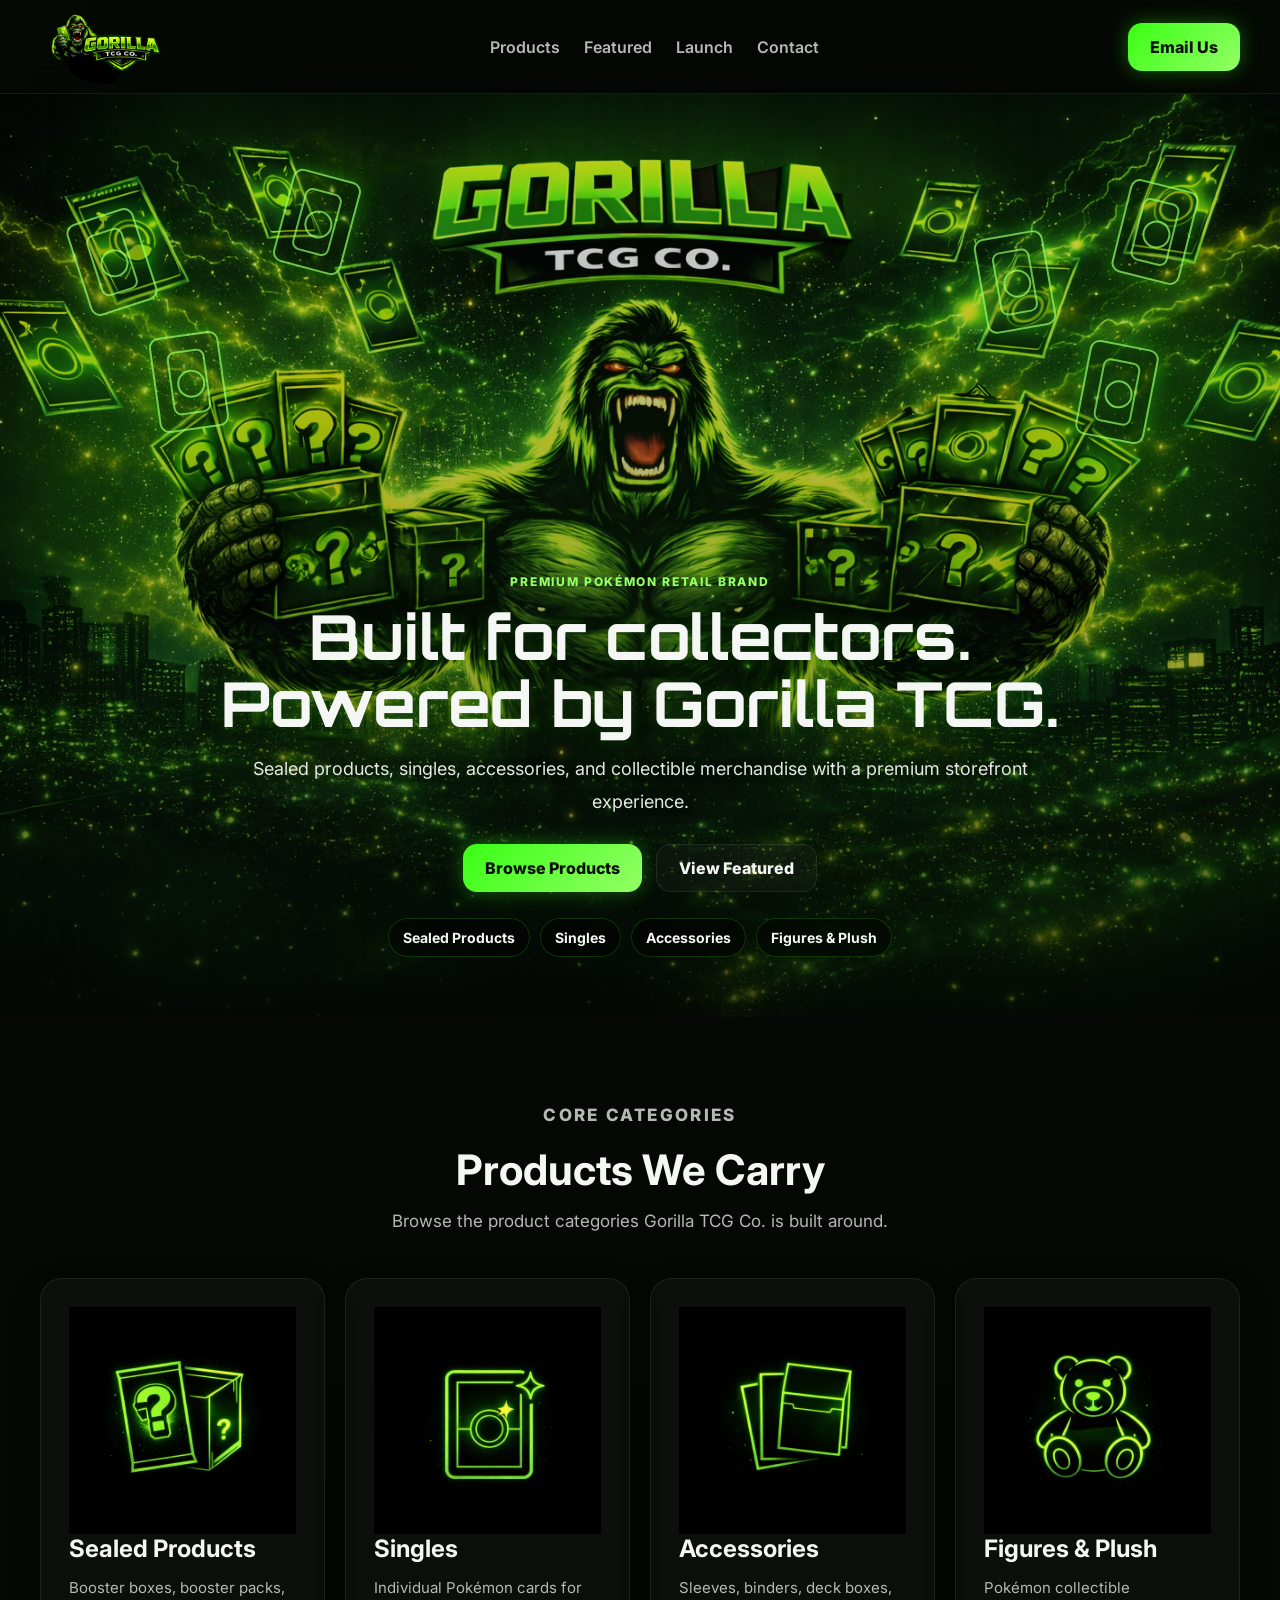
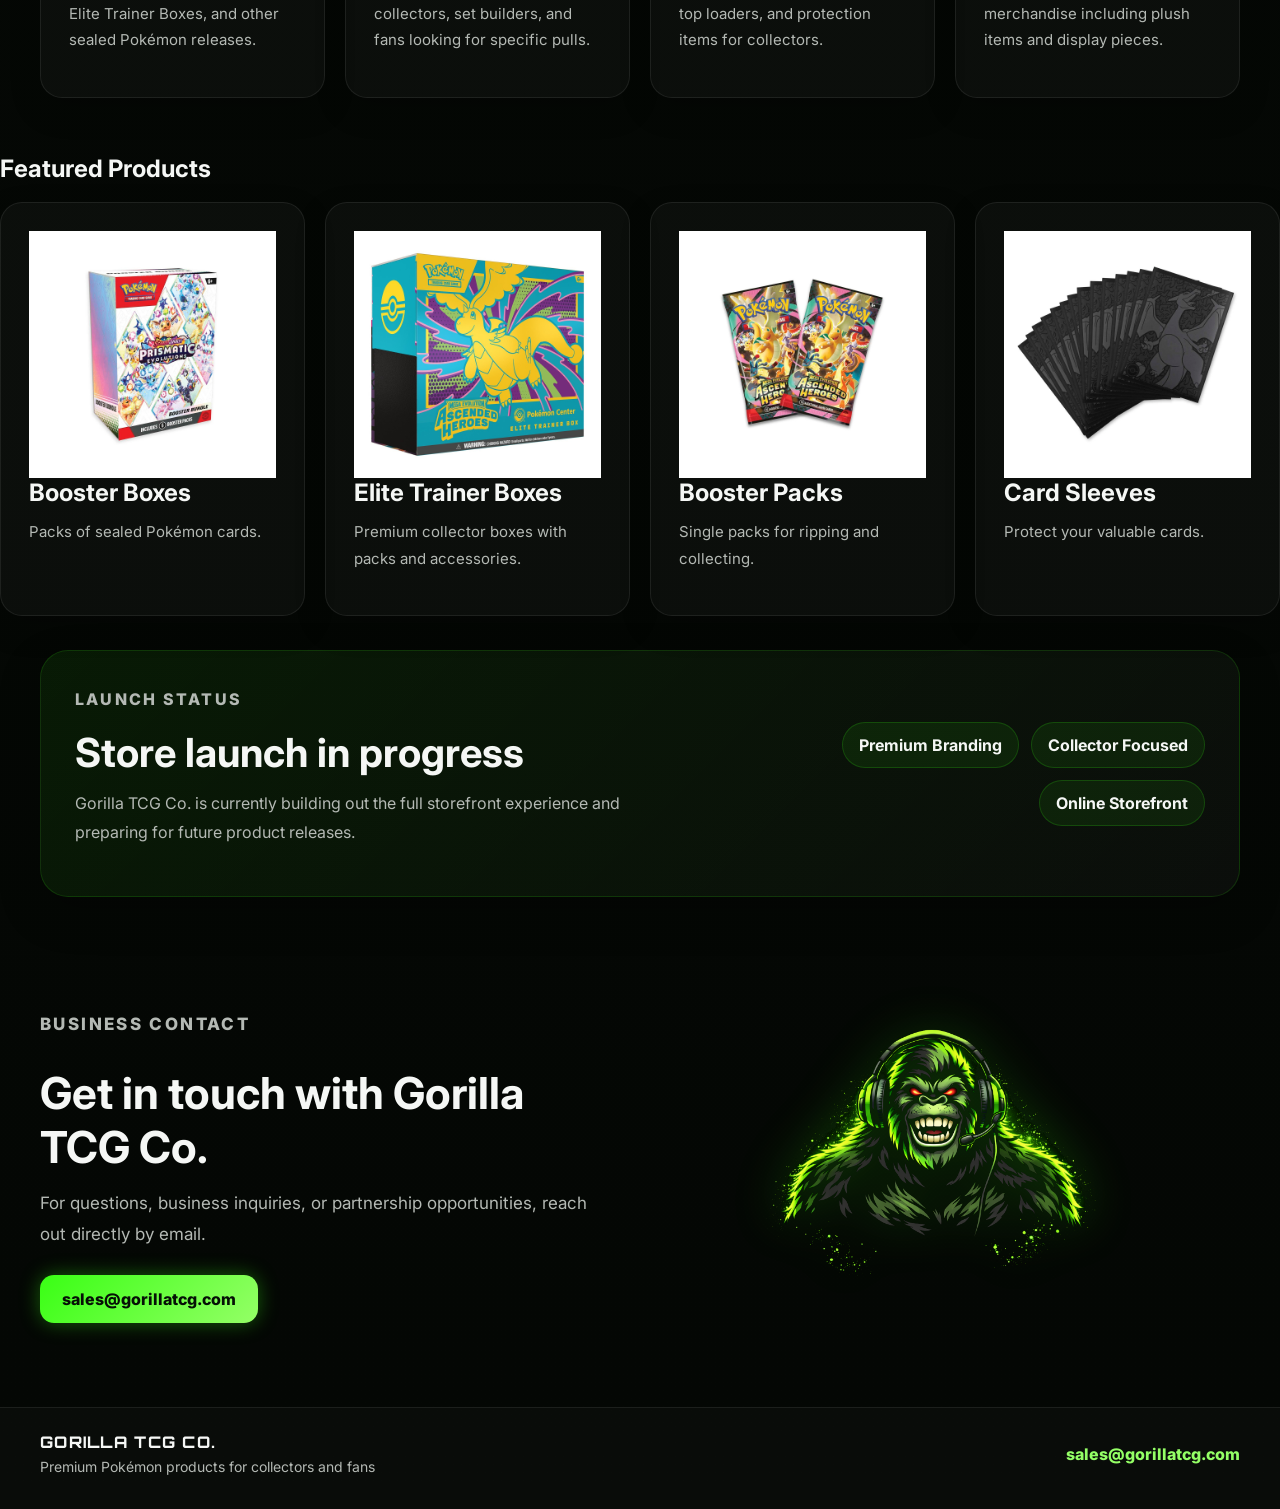
==== index.html @ 53b78a00 "Update index.html" ====
<!DOCTYPE html>
<html lang="en">
<head>
  <meta charset="UTF-8" />
  <meta name="viewport" content="width=device-width, initial-scale=1.0" />
  <title>Gorilla TCG Co.</title>
  <meta
    name="description"
    content="Premium Pokémon products for collectors and fans."
  />
  <link rel="preconnect" href="https://fonts.googleapis.com">
  <link rel="preconnect" href="https://fonts.gstatic.com" crossorigin>
  <link
    href="https://fonts.googleapis.com/css2?family=Inter:wght@300;400;500;600;700;800&family=Orbitron:wght@600;700;800&display=swap"
    rel="stylesheet"
  />
  <link rel="stylesheet" href="styles.css" />
</head>
<body>

  <header class="site-header">
    <div class="container nav-wrap">
      <a href="#top" class="brand">
        <img src="logo.png" alt="Gorilla TCG Co. logo" class="brand-logo" />
      </a>

      <nav class="nav-links">
        <a href="#products">Products</a>
        <a href="#featured">Featured</a>
        <a href="#launch">Launch</a>
        <a href="#contact">Contact</a>
      </nav>

      <a href="mailto:sales@gorillatcg.com" class="email-btn">Email Us</a>
    </div>
  </header>

  <main id="top">

    <section class="hero hero-v3">
      <div class="hero-overlay"></div>
      <div class="hero-radial hero-radial-left"></div>
      <div class="hero-radial hero-radial-right"></div>

      <!-- Floating cards -->
      <div class="floating-card card-1"></div>
      <div class="floating-card card-2"></div>
      <div class="floating-card card-3"></div>
      <div class="floating-card card-4"></div>
      <div class="floating-card card-5"></div>
      <div class="floating-card card-6"></div>

      <div class="container hero-content">
        <div class="hero-text-wrap">
          <p class="eyebrow">Premium Pokémon Retail Brand</p>
          <h1>Built for collectors. Powered by Gorilla TCG.</h1>
          <p class="hero-subtext">
            Sealed products, singles, accessories, and collectible merchandise
            with a premium storefront experience.
          </p>

          <div class="hero-buttons">
            <a href="#products" class="primary-btn">Browse Products</a>
            <a href="#featured" class="secondary-btn">View Featured</a>
          </div>

          <div class="hero-pill-row">
            <span>Sealed Products</span>
            <span>Singles</span>
            <span>Accessories</span>
            <span>Figures & Plush</span>
          </div>
        </div>
      </div>

      <img
        src="a_digital_digital_illustration_promotional_banner.png"
        alt="Gorilla TCG Co. hero banner"
        class="hero-banner-v3"
      />
    </section>

    <section class="products-section" id="products">
      <div class="container">
        <div class="section-heading">
          <p class="eyebrow">Core Categories</p>
          <h2>Products We Carry</h2>
          <p>Browse the product categories Gorilla TCG Co. is built around.</p>
        </div>

        <div class="product-grid">
          <article class="product-card">
            <img src="sealed_products_icon_fixed.png" alt="Sealed products icon" class="category-icon" />
            <h3>Sealed Products</h3>
            <p>
              Booster boxes, booster packs, Elite Trainer Boxes, and other sealed Pokémon releases.
            </p>
          </article>

          <article class="product-card">
            <img src="singles_icon_fixed.png" alt="Singles icon" class="category-icon" />
            <h3>Singles</h3>
            <p>
              Individual Pokémon cards for collectors, set builders, and fans looking for specific pulls.
            </p>
          </article>

          <article class="product-card">
            <img src="accessories_icon_fixed.png" alt="Accessories icon" class="category-icon" />
            <h3>Accessories</h3>
            <p>
              Sleeves, binders, deck boxes, top loaders, and protection items for collectors.
            </p>
          </article>

          <article class="product-card">
            <img src="plush_icon_fixed.png" alt="Figures and plush icon" class="category-icon" />
            <h3>Figures &amp; Plush</h3>
            <p>
              Pokémon collectible merchandise including plush items and display pieces.
            </p>
          </article>
        </div>
      </div>
    </section>

<section class="featured-products">

<h2>Featured Products</h2>

<div class="product-grid">

<div class="product-card">
<img src="booster-box.jpg">
<h3>Booster Boxes</h3>
<p>Packs of sealed Pokémon cards.</p>
</div>

<div class="product-card">
<img src="elite-trainer-box.jpg">
<h3>Elite Trainer Boxes</h3>
<p>Premium collector boxes with packs and accessories.</p>
</div>

<div class="product-card">
<img src="booster-pack.jpg">
<h3>Booster Packs</h3>
<p>Single packs for ripping and collecting.</p>
</div>

<div class="product-card">
<img src="sleeves.jpg">
<h3>Card Sleeves</h3>
<p>Protect your valuable cards.</p>
</div>

</div>
</section>

    <section class="launch-section" id="launch">
      <div class="container launch-card">
        <div class="launch-copy">
          <p class="eyebrow">Launch Status</p>
          <h2>Store launch in progress</h2>
          <p>
            Gorilla TCG Co. is currently building out the full storefront experience
            and preparing for future product releases.
          </p>
        </div>

        <div class="launch-tags">
          <span>Premium Branding</span>
          <span>Collector Focused</span>
          <span>Online Storefront</span>
        </div>
      </div>
    </section>

    <section class="contact-section" id="contact">
      <div class="container contact-grid">
        <div class="contact-copy">
          <p class="eyebrow">Business Contact</p>
          <h2>Get in touch with Gorilla TCG Co.</h2>
          <p>
            For questions, business inquiries, or partnership opportunities,
            reach out directly by email.
          </p>

          <a href="mailto:contact@gorillatcg.com" class="primary-btn">
            sales@gorillatcg.com
          </a>
        </div>

        <div class="contact-visual">
          <img src="gorilla_headset_transparent.png" alt="Gorilla TCG support mascot" class="contact-image" />
        </div>
      </div>
    </section>

  </main>

  <footer class="site-footer">
    <div class="container footer-wrap">
      <div>
        <div class="footer-brand">GORILLA TCG CO.</div>
        <div class="footer-sub">Premium Pokémon products for collectors and fans</div>
      </div>

      <a href="mailto:sales@gorillatcg.com" class="footer-link">sales@gorillatcg.com</a>
    </div>
  </footer>

</body>
</html>
---- styles.css ----
:root {
  --bg: #040704;
  --bg-soft: #0a0f0a;
  --panel: rgba(255, 255, 255, 0.03);
  --line: rgba(255, 255, 255, 0.08);
  --text: #f5f7f5;
  --muted: #b4b9b4;
  --green: #39ff14;
  --green-soft: #94ff66;
  --radius: 22px;
}

* {
  box-sizing: border-box;
}

html {
  scroll-behavior: smooth;
}

body {
  margin: 0;
  color: var(--text);
  font-family: "Inter", sans-serif;
  background:
    radial-gradient(circle at top left, rgba(57,255,20,0.08), transparent 20%),
    radial-gradient(circle at top right, rgba(57,255,20,0.08), transparent 20%),
    linear-gradient(180deg, #050805 0%, #040704 100%);
  overflow-x: hidden;
}

img {
  max-width: 100%;
  display: block;
}

a {
  color: inherit;
  text-decoration: none;
}

h1, h2, h3, p {
  margin-top: 0;
}

.container {
  width: min(1200px, calc(100% - 32px));
  margin: 0 auto;
}

.eyebrow {
  color: var(--green-soft);
  text-transform: uppercase;
  letter-spacing: 0.14em;
  font-size: 12px;
  font-weight: 800;
  margin-bottom: 14px;
}

.section-heading {
  text-align: center;
  max-width: 760px;
  margin: 0 auto 42px;
}

.section-heading h2 {
  font-size: clamp(30px, 4vw, 42px);
  margin-bottom: 12px;
}

.section-heading p {
  color: var(--muted);
  font-size: 17px;
  line-height: 1.7;
}

/* Header */
.site-header {
  position: sticky;
  top: 0;
  z-index: 60;
  backdrop-filter: blur(14px);
  background: rgba(4, 7, 4, 0.84);
  border-bottom: 1px solid var(--line);
}

.nav-wrap {
  min-height: 78px;
  display: flex;
  align-items: center;
  justify-content: space-between;
  gap: 24px;
}

.brand-logo {
  width: 140px;
  max-width: 100%;
}

.nav-links {
  display: flex;
  align-items: center;
  gap: 24px;
  flex-wrap: wrap;
}

.nav-links a {
  color: var(--muted);
  font-weight: 600;
  transition: 0.2s ease;
}

.nav-links a:hover {
  color: var(--green-soft);
}

.email-btn,
.primary-btn,
.secondary-btn {
  display: inline-flex;
  align-items: center;
  justify-content: center;
  min-height: 48px;
  padding: 0 22px;
  border-radius: 14px;
  font-weight: 800;
  transition: 0.25s ease;
}

.email-btn,
.primary-btn {
  background: linear-gradient(135deg, var(--green), var(--green-soft));
  color: #061006;
  box-shadow: 0 0 20px rgba(57,255,20,0.35);
}

.email-btn:hover,
.primary-btn:hover {
  transform: translateY(-2px) scale(1.02);
  box-shadow: 0 0 28px rgba(57,255,20,0.55);
}

.secondary-btn {
  border: 1px solid var(--line);
  background: rgba(255,255,255,0.03);
  color: var(--text);
}

.secondary-btn:hover {
  border-color: rgba(57,255,20,0.35);
  color: var(--green-soft);
}

/* Hero V3 */
.hero-v3 {
  position: relative;
  min-height: 900px;
  display: flex;
  align-items: center;
  justify-content: center;
  overflow: hidden;
  padding: 40px 0 60px;
}

.hero-banner-v3 {
  position: absolute;
  inset: 0;
  width: 100%;
  height: 100%;
  object-fit: cover;
  object-position: center top;
  z-index: 1;
}

.hero-overlay {
  position: absolute;
  inset: 0;
  background:
    linear-gradient(to bottom, rgba(4,7,4,0.15), rgba(4,7,4,0.35) 60%, rgba(4,7,4,0.75)),
    radial-gradient(circle at center, rgba(57,255,20,0.08), transparent 45%);
  z-index: 2;
}

.hero-radial {
  position: absolute;
  width: 420px;
  height: 420px;
  border-radius: 50%;
  background: radial-gradient(circle, rgba(57,255,20,0.18), transparent 70%);
  filter: blur(24px);
  z-index: 2;
  pointer-events: none;
}

.hero-radial-left {
  left: -80px;
  top: 120px;
}

.hero-radial-right {
  right: -80px;
  top: 100px;
}

.hero-content {
  position: relative;
  z-index: 4;
  text-align: center;
  padding-top: 440px;
}

.hero-text-wrap {
  max-width: 860px;
  margin: 0 auto;
}

.hero-text-wrap h1 {
  font-family: "Orbitron", sans-serif;
  font-size: clamp(34px, 5vw, 62px);
  line-height: 1.08;
  margin-bottom: 16px;
  text-shadow: 0 0 18px rgba(57,255,20,0.15);
}

.hero-subtext {
  color: #e4e7e4;
  font-size: 18px;
  line-height: 1.8;
  margin-bottom: 26px;
  text-shadow: 0 0 8px rgba(0,0,0,0.45);
}

.hero-buttons {
  display: flex;
  gap: 14px;
  justify-content: center;
  flex-wrap: wrap;
  margin-bottom: 26px;
}

.hero-pill-row {
  display: flex;
  gap: 10px;
  justify-content: center;
  flex-wrap: wrap;
}

.hero-pill-row span {
  padding: 10px 14px;
  border-radius: 999px;
  background: rgba(0,0,0,0.45);
  border: 1px solid rgba(57,255,20,0.18);
  color: var(--text);
  font-weight: 700;
  font-size: 14px;
  backdrop-filter: blur(6px);
}

/* Floating Cards */
.floating-card {
  position: absolute;
  width: 70px;
  height: 96px;
  border-radius: 10px;
  border: 2px solid rgba(146,255,102,0.9);
  background:
    radial-gradient(circle at 50% 50%, rgba(57,255,20,0.12), transparent 55%),
    rgba(0,0,0,0.22);
  box-shadow:
    0 0 20px rgba(57,255,20,0.35),
    inset 0 0 18px rgba(57,255,20,0.08);
  z-index: 3;
  opacity: 0.8;
  animation: floatCard 6s ease-in-out infinite;
}

.floating-card::before {
  content: "";
  position: absolute;
  inset: 14px;
  border: 2px solid rgba(146,255,102,0.85);
  border-radius: 8px;
}

.floating-card::after {
  content: "";
  position: absolute;
  width: 24px;
  height: 24px;
  border: 2px solid rgba(146,255,102,0.9);
  border-radius: 50%;
  top: 34px;
  left: 21px;
}

.card-1 { top: 120px; left: 6%; animation-delay: 0s; transform: rotate(-18deg); }
.card-2 { top: 80px; left: 22%; animation-delay: 1s; transform: rotate(15deg); }
.card-3 { top: 140px; right: 18%; animation-delay: 2s; transform: rotate(-10deg); }
.card-4 { top: 90px; right: 7%; animation-delay: 0.5s; transform: rotate(14deg); }
.card-5 { top: 240px; left: 12%; animation-delay: 1.5s; transform: rotate(-8deg); }
.card-6 { top: 250px; right: 10%; animation-delay: 2.5s; transform: rotate(11deg); }

@keyframes floatCard {
  0%   { transform: translateY(0px) rotate(var(--r, 0deg)); }
  50%  { transform: translateY(-14px) rotate(calc(var(--r, 0deg) + 2deg)); }
  100% { transform: translateY(0px) rotate(var(--r, 0deg)); }
}

.card-1 { --r: -18deg; }
.card-2 { --r: 15deg; }
.card-3 { --r: -10deg; }
.card-4 { --r: 14deg; }
.card-5 { --r: -8deg; }
.card-6 { --r: 11deg; }

/* Products */
.products-section {
  padding: 84px 0 56px;
}

.product-grid {
  display: grid;
  grid-template-columns: repeat(4, minmax(0, 1fr));
  gap: 20px;
}

.product-card {
  background: var(--panel);
  border: 1px solid var(--line);
  border-radius: var(--radius);
  padding: 28px;
  transition: 0.25s ease;
  box-shadow: 0 12px 30px rgba(0,0,0,0.22);
}

.product-card:hover {
  transform: translateY(-6px);
  border-color: rgba(57,255,20,0.28);
  box-shadow: 0 18px 40px rgba(0,0,0,0.32), 0 0 22px rgba(57,255,20,0.08);
}

.product-icon {
  width: 72px;
  height: 72px;
  object-fit: contain;
  margin-bottom: 18px;
  filter: drop-shadow(0 0 12px rgba(57,255,20,0.42));
}

.product-card h3 {
  font-size: 24px;
  margin-bottom: 12px;
}

.product-card p {
  color: var(--muted);
  line-height: 1.75;
  font-size: 15px;
}

/* Featured */
.featured-section {
  padding: 46px 0 56px;
}

.featured-grid {
  display: grid;
  grid-template-columns: repeat(4, minmax(0, 1fr));
  gap: 20px;
}

.featured-card {
  background: var(--panel);
  border: 1px solid var(--line);
  border-radius: var(--radius);
  padding: 22px;
  transition: 0.25s ease;
}

.featured-card:hover {
  transform: translateY(-6px);
  border-color: rgba(57,255,20,0.28);
  box-shadow: 0 18px 40px rgba(0,0,0,0.32);
}

.featured-image-box {
  min-height: 160px;
  border-radius: 18px;
  display: flex;
  align-items: center;
  justify-content: center;
  background:
    radial-gradient(circle at center, rgba(57,255,20,0.10), transparent 60%),
    #070a07;
  border: 1px solid rgba(57,255,20,0.10);
  color: var(--green-soft);
  font-family: "Orbitron", sans-serif;
  font-size: 18px;
  margin-bottom: 18px;
}

.featured-card h3 {
  font-size: 22px;
  margin-bottom: 10px;
}

.featured-card p {
  color: var(--muted);
  line-height: 1.7;
}

/* Launch */
.launch-section {
  padding: 34px 0 56px;
}

.launch-card {
  display: grid;
  grid-template-columns: 1.1fr 0.9fr;
  gap: 24px;
  align-items: center;
  background: linear-gradient(135deg, rgba(57,255,20,0.08), rgba(255,255,255,0.03));
  border: 1px solid rgba(57,255,20,0.14);
  border-radius: 28px;
  padding: 34px;
  box-shadow: 0 16px 40px rgba(0,0,0,0.25);
}

.launch-copy h2 {
  font-size: clamp(28px, 4vw, 40px);
  margin-bottom: 12px;
}

.launch-copy p {
  color: var(--muted);
  line-height: 1.8;
  font-size: 16px;
}

.launch-tags {
  display: flex;
  flex-wrap: wrap;
  gap: 12px;
  justify-content: flex-end;
}

.launch-tags span {
  padding: 12px 16px;
  border-radius: 999px;
  background: rgba(57,255,20,0.08);
  border: 1px solid rgba(57,255,20,0.18);
  font-weight: 700;
  color: var(--text);
}

/* Contact */
.contact-section {
  padding: 56px 0 84px;
}

.contact-grid {
  display: grid;
  grid-template-columns: 0.95fr 1.05fr;
  gap: 28px;
  align-items: center;
}

.contact-copy h2 {
  font-size: clamp(30px, 4vw, 44px);
  margin-bottom: 14px;
}

.contact-copy p {
  color: var(--muted);
  line-height: 1.8;
  font-size: 17px;
  margin-bottom: 26px;
}

.contact-visual {
  display: flex;
  justify-content: center;
}

.contact-image {
  max-width: 440px;
  width: 100%;
  filter: drop-shadow(0 0 24px rgba(57,255,20,0.22));
}

/* Footer */
.site-footer {
  border-top: 1px solid var(--line);
  background: rgba(255,255,255,0.02);
  padding: 24px 0 34px;
}

.footer-wrap {
  display: flex;
  justify-content: space-between;
  align-items: center;
  gap: 18px;
  flex-wrap: wrap;
}

.footer-brand {
  font-family: "Orbitron", sans-serif;
  font-weight: 800;
  letter-spacing: 0.08em;
}

.footer-sub {
  color: var(--muted);
  margin-top: 6px;
  font-size: 14px;
}

.footer-link {
  color: var(--green-soft);
  font-weight: 800;
}

/* Responsive */
@media (max-width: 1080px) {
  .product-grid,
  .featured-grid,
  .launch-card,
  .contact-grid {
    grid-template-columns: 1fr;
  }

  .launch-tags {
    justify-content: flex-start;
  }

  .hero-v3 {
    min-height: 780px;
  }

  .hero-content {
    padding-top: 360px;
  }
}

@media (max-width: 840px) {
  .nav-wrap {
    flex-direction: column;
    justify-content: center;
    padding: 14px 0;
  }

  .nav-links {
    justify-content: center;
  }

  .brand-logo {
    width: 120px;
  }

  .hero-text-wrap h1 {
    font-size: 40px;
  }

  .section-heading h2,
  .contact-copy h2,
  .launch-copy h2 {
    font-size: 30px;
  }

  .floating-card {
    width: 56px;
    height: 78px;
  }

  .floating-card::after {
    width: 18px;
    height: 18px;
    top: 28px;
    left: 17px;
  }
}

@media (max-width: 640px) {
  .container {
    width: calc(100% - 20px);
  }

  .product-card,
  .featured-card,
  .launch-card {
    padding-left: 20px;
    padding-right: 20px;
  }

  .hero-buttons {
    flex-direction: column;
    align-items: stretch;
  }

  .primary-btn,
  .secondary-btn,
  .email-btn {
    width: 100%;
  }

  .hero-v3 {
    min-height: 700px;
    padding-top: 20px;
  }

  .hero-content {
    padding-top: 310px;
  }

  .hero-pill-row {
    gap: 8px;
  }

  .hero-pill-row span {
    font-size: 12px;
  }

  .card-1, .card-2, .card-3, .card-4, .card-5, .card-6 {
    opacity: 0.55;
  }
  /* Category Icons Fix */
.category-icon {
  width: 90px;
  height: 90px;
  padding: 14px;
  background: radial-gradient(circle at center, #0a0a0a, #000);
  border-radius: 18px;
  border: 1px solid rgba(0,255,120,0.25);
  box-shadow: 0 0 18px rgba(0,255,120,0.4), inset 0 0 12px rgba(0,255,120,0.15);
  object-fit: contain;
}
  .product-card img {
  width: 100%;
  max-width: 180px;
  margin: 10px auto 20px;
  display: block;

  background: white;
  padding: 12px;
  border-radius: 12px;

  box-shadow: 0 0 12px rgba(0,255,120,0.35);
}
}
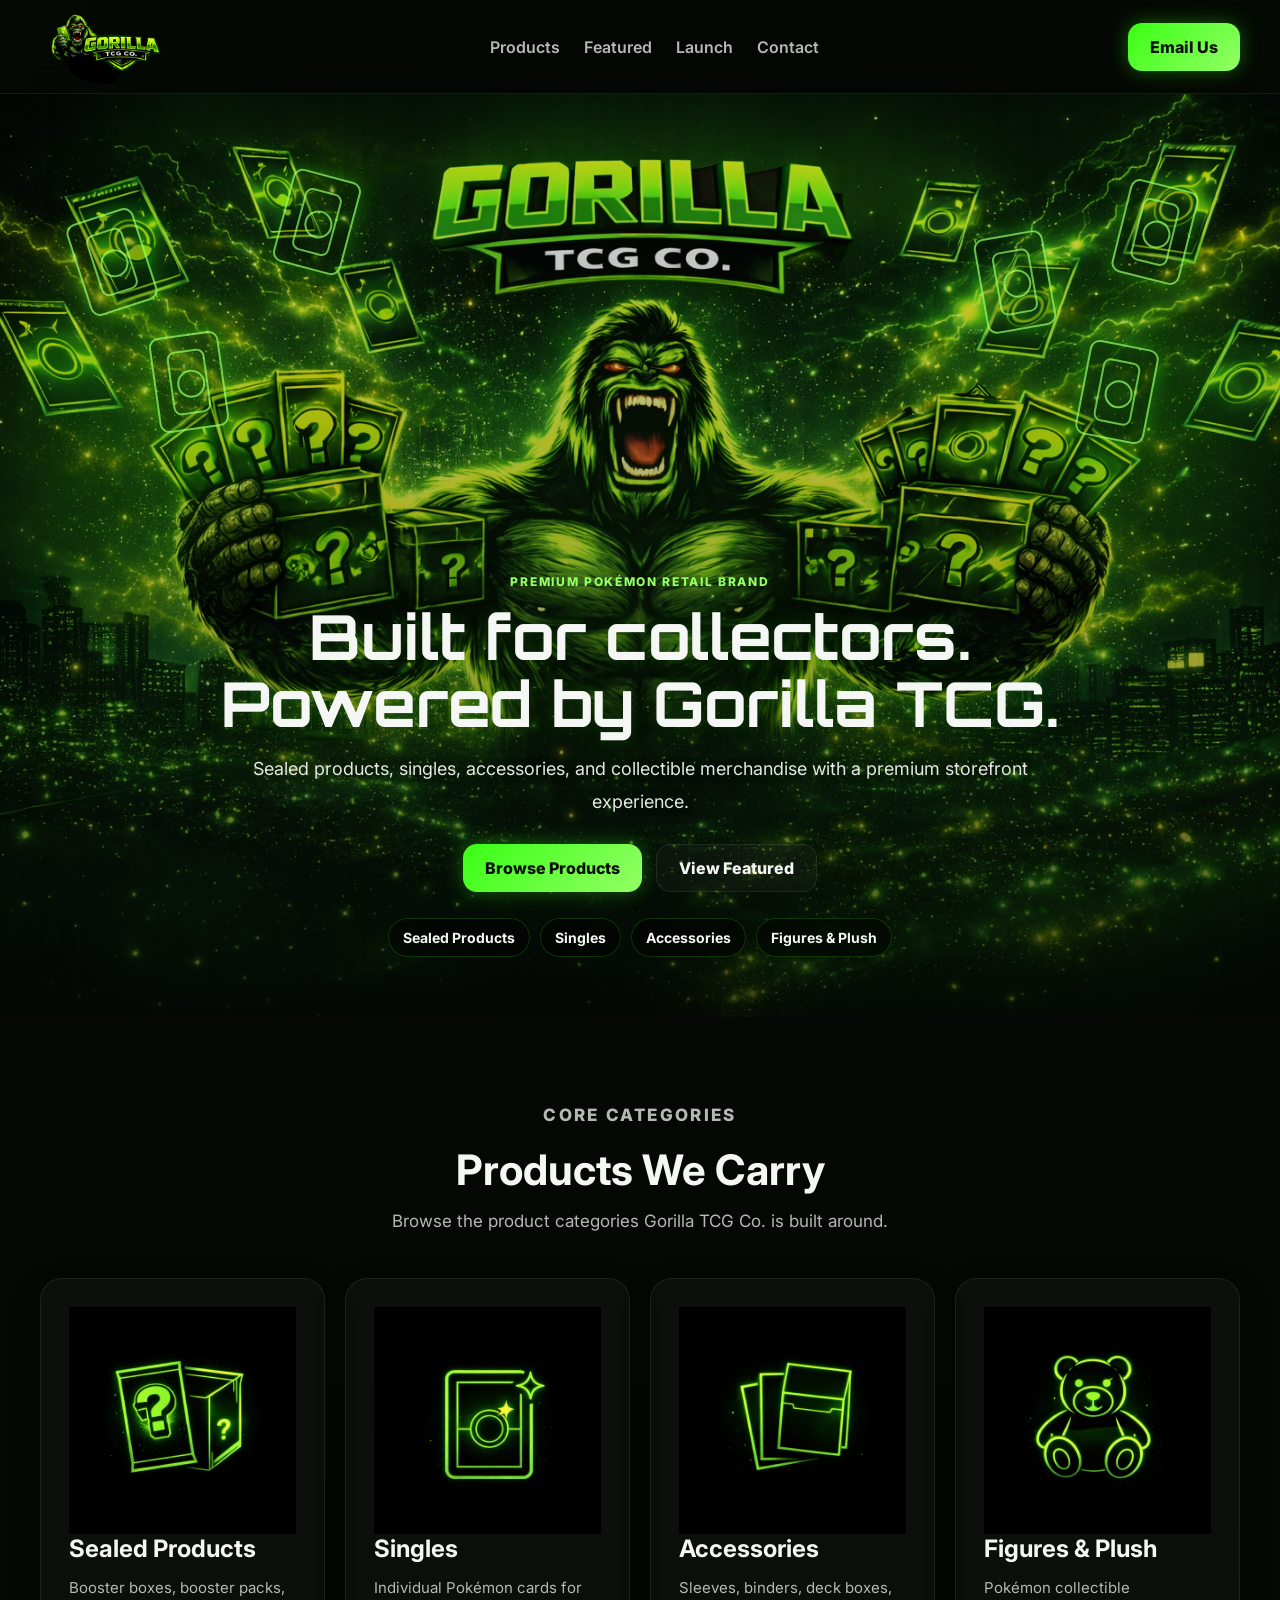
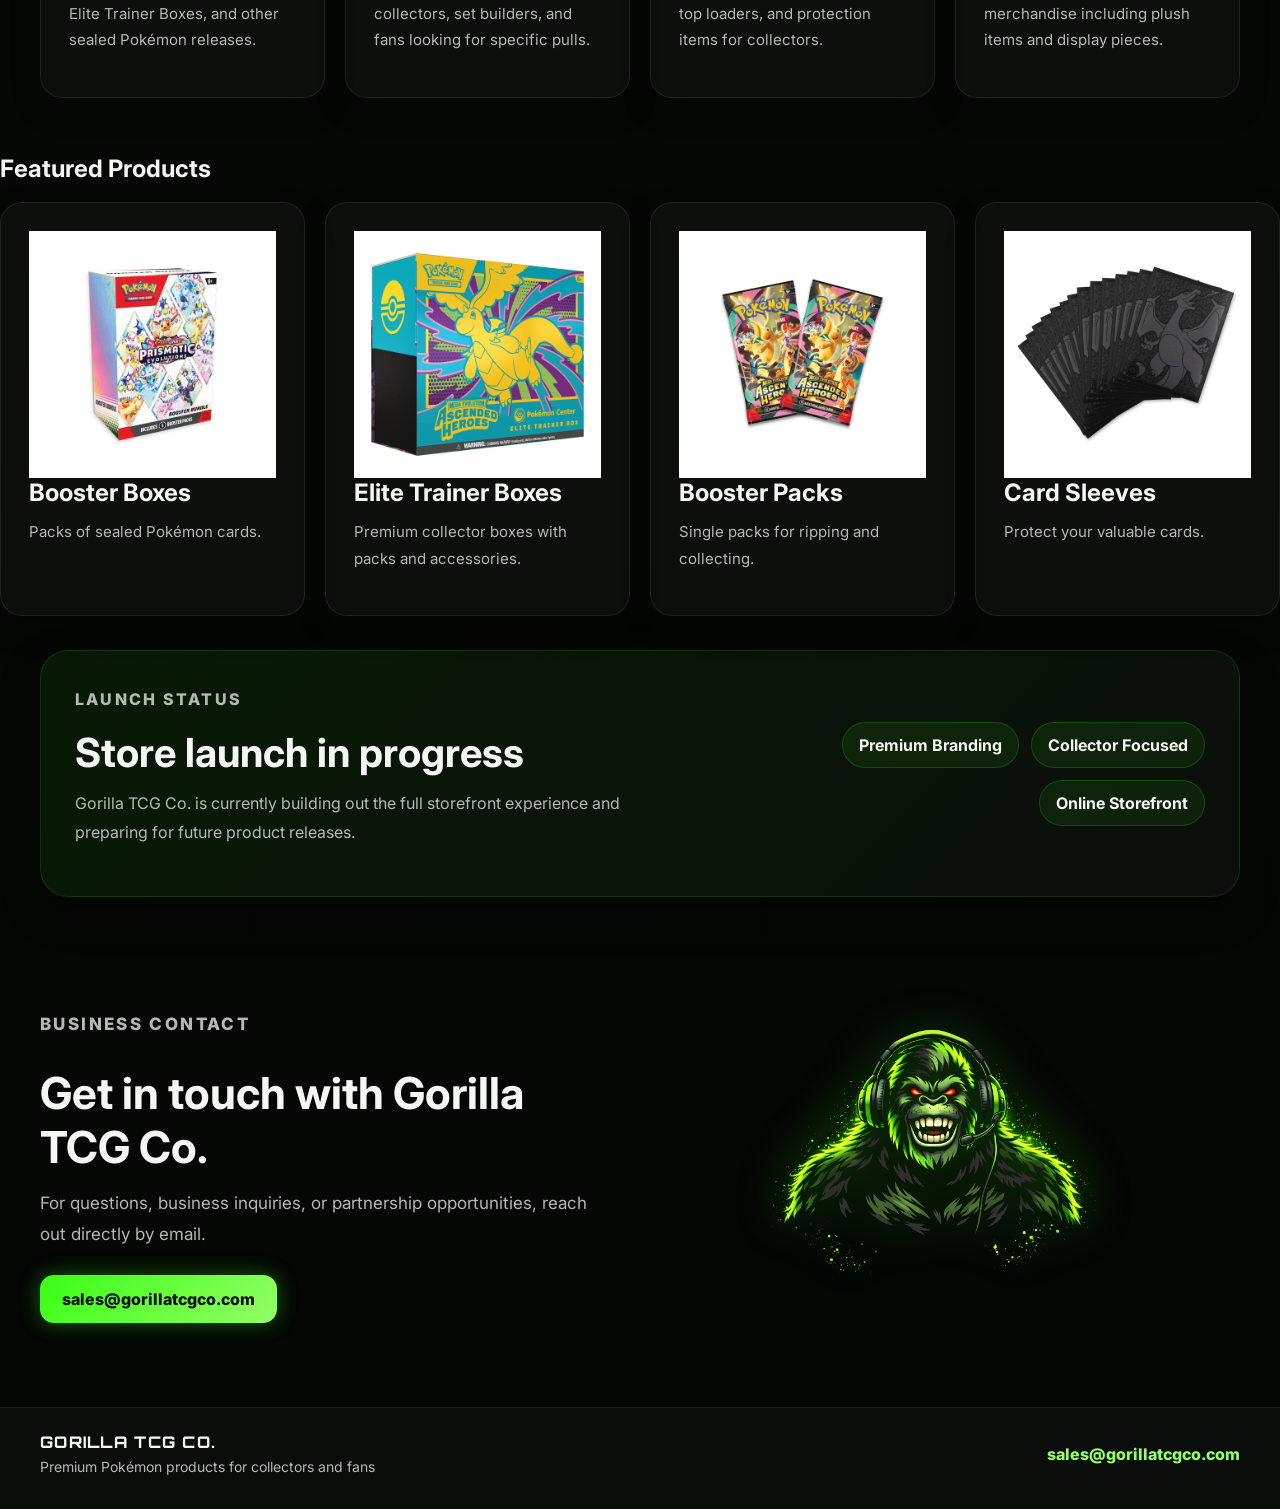
==== commit facd343e: "Update index.html" ====
--- a/index.html
+++ b/index.html
@@ -31,7 +31,7 @@
         <a href="#contact">Contact</a>
       </nav>
 
-      <a href="mailto:sales@gorillatcg.com" class="email-btn">Email Us</a>
+      <a href="mailto:sales@gorillatcgco.com" class="email-btn">Email Us</a>
     </div>
   </header>
 
@@ -186,8 +186,8 @@
             reach out directly by email.
           </p>
 
-          <a href="mailto:contact@gorillatcg.com" class="primary-btn">
-            sales@gorillatcg.com
+          <a href="mailto:contact@gorillatcgco.com" class="primary-btn">
+            sales@gorillatcgco.com
           </a>
         </div>
 
@@ -206,7 +206,7 @@
         <div class="footer-sub">Premium Pokémon products for collectors and fans</div>
       </div>
 
-      <a href="mailto:sales@gorillatcg.com" class="footer-link">sales@gorillatcg.com</a>
+      <a href="mailto:sales@gorillatcgco.com" class="footer-link">sales@gorillatcgco.com</a>
     </div>
   </footer>
 
--- a/styles.css
+++ b/styles.css
@@ -634,16 +634,4 @@
   box-shadow: 0 0 18px rgba(0,255,120,0.4), inset 0 0 12px rgba(0,255,120,0.15);
   object-fit: contain;
 }
-  .product-card img {
-  width: 100%;
-  max-width: 180px;
-  margin: 10px auto 20px;
-  display: block;
-
-  background: white;
-  padding: 12px;
-  border-radius: 12px;
-
-  box-shadow: 0 0 12px rgba(0,255,120,0.35);
-}
-}
+}
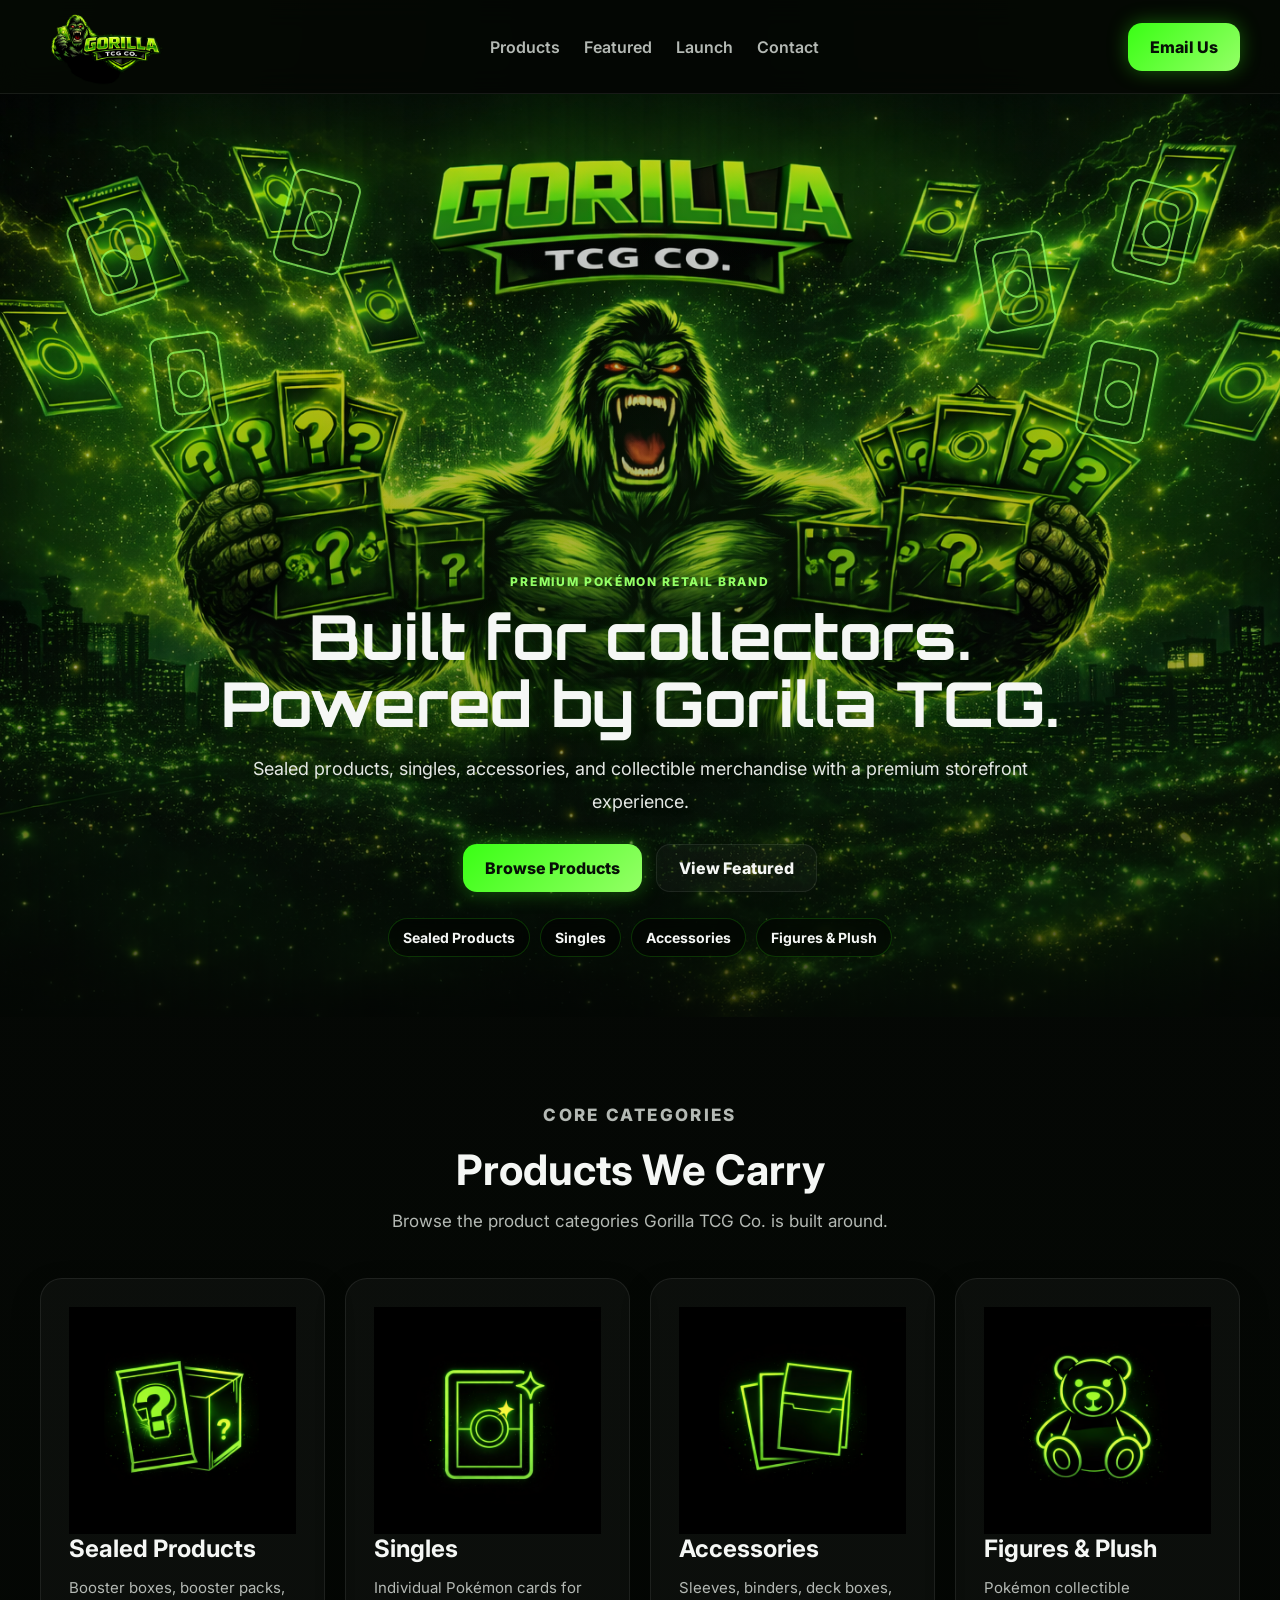
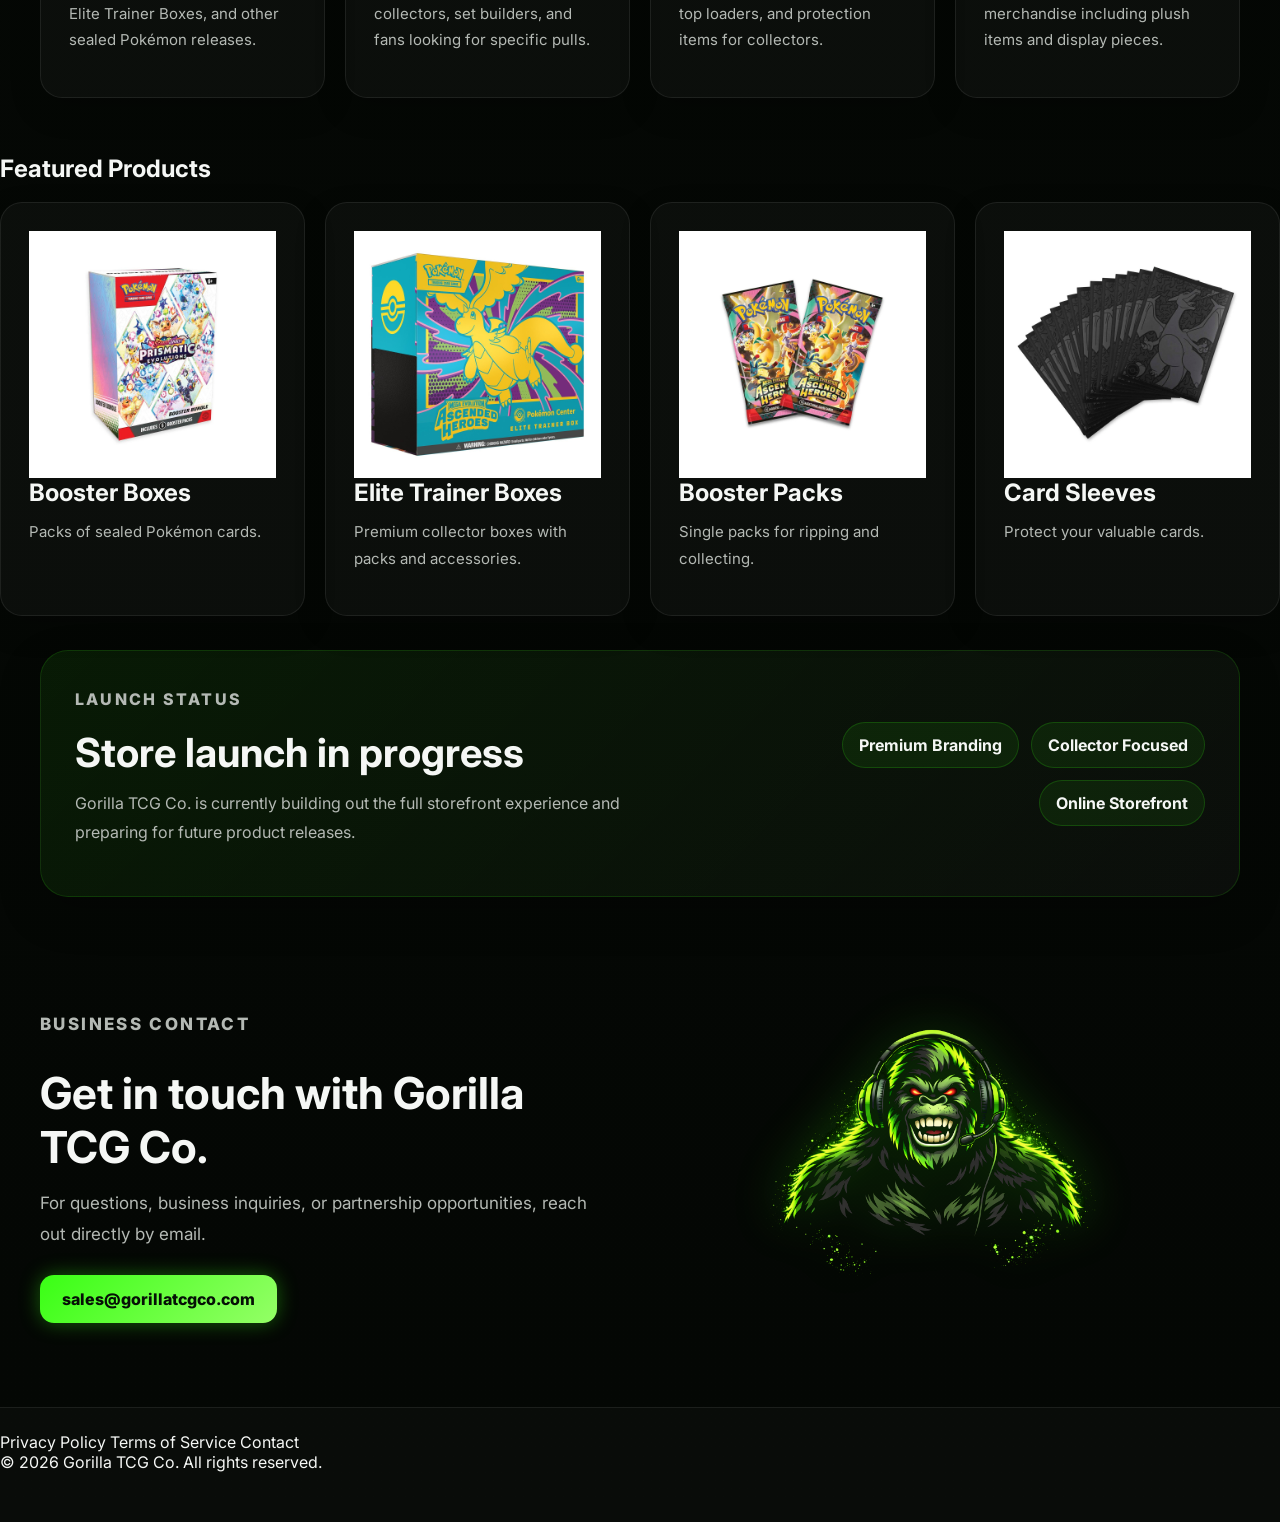
==== commit 5d823b93: "Update index.html" ====
--- a/index.html
+++ b/index.html
@@ -15,6 +15,7 @@
     rel="stylesheet"
   />
   <link rel="stylesheet" href="styles.css" />
+  <link rel="icon" type="image/png" href="favicon.png">
 </head>
 <body>
 
@@ -199,16 +200,21 @@
 
   </main>
 
-  <footer class="site-footer">
-    <div class="container footer-wrap">
-      <div>
-        <div class="footer-brand">GORILLA TCG CO.</div>
-        <div class="footer-sub">Premium Pokémon products for collectors and fans</div>
-      </div>
-
-      <a href="mailto:sales@gorillatcgco.com" class="footer-link">sales@gorillatcgco.com</a>
-    </div>
-  </footer>
+<footer class="site-footer">
+
+<div class="footer-links">
+
+<a href="privacy.html">Privacy Policy</a>
+
+<a href="terms.html">Terms of Service</a>
+
+<a href="contact.html">Contact</a>
+
+</div>
+
+<p>© 2026 Gorilla TCG Co. All rights reserved.</p>
+
+</footer>
 
 </body>
 </html>
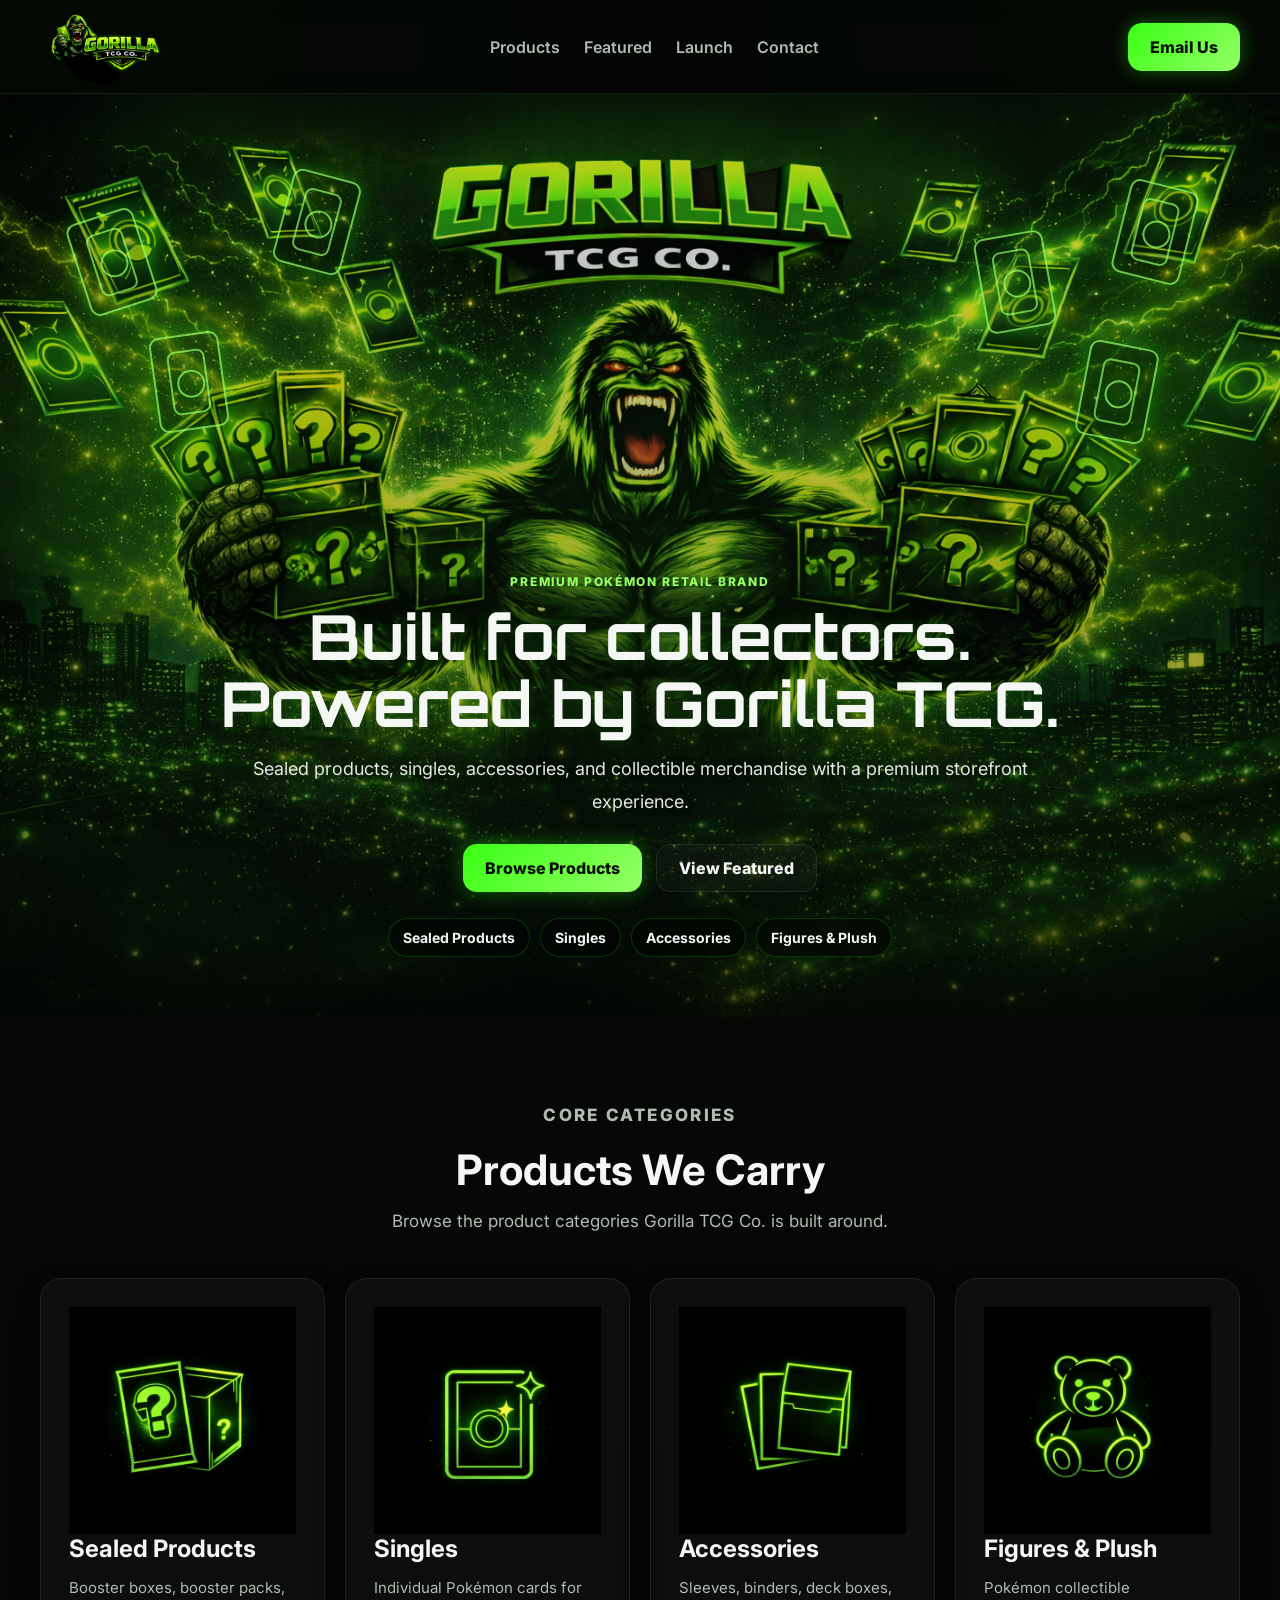
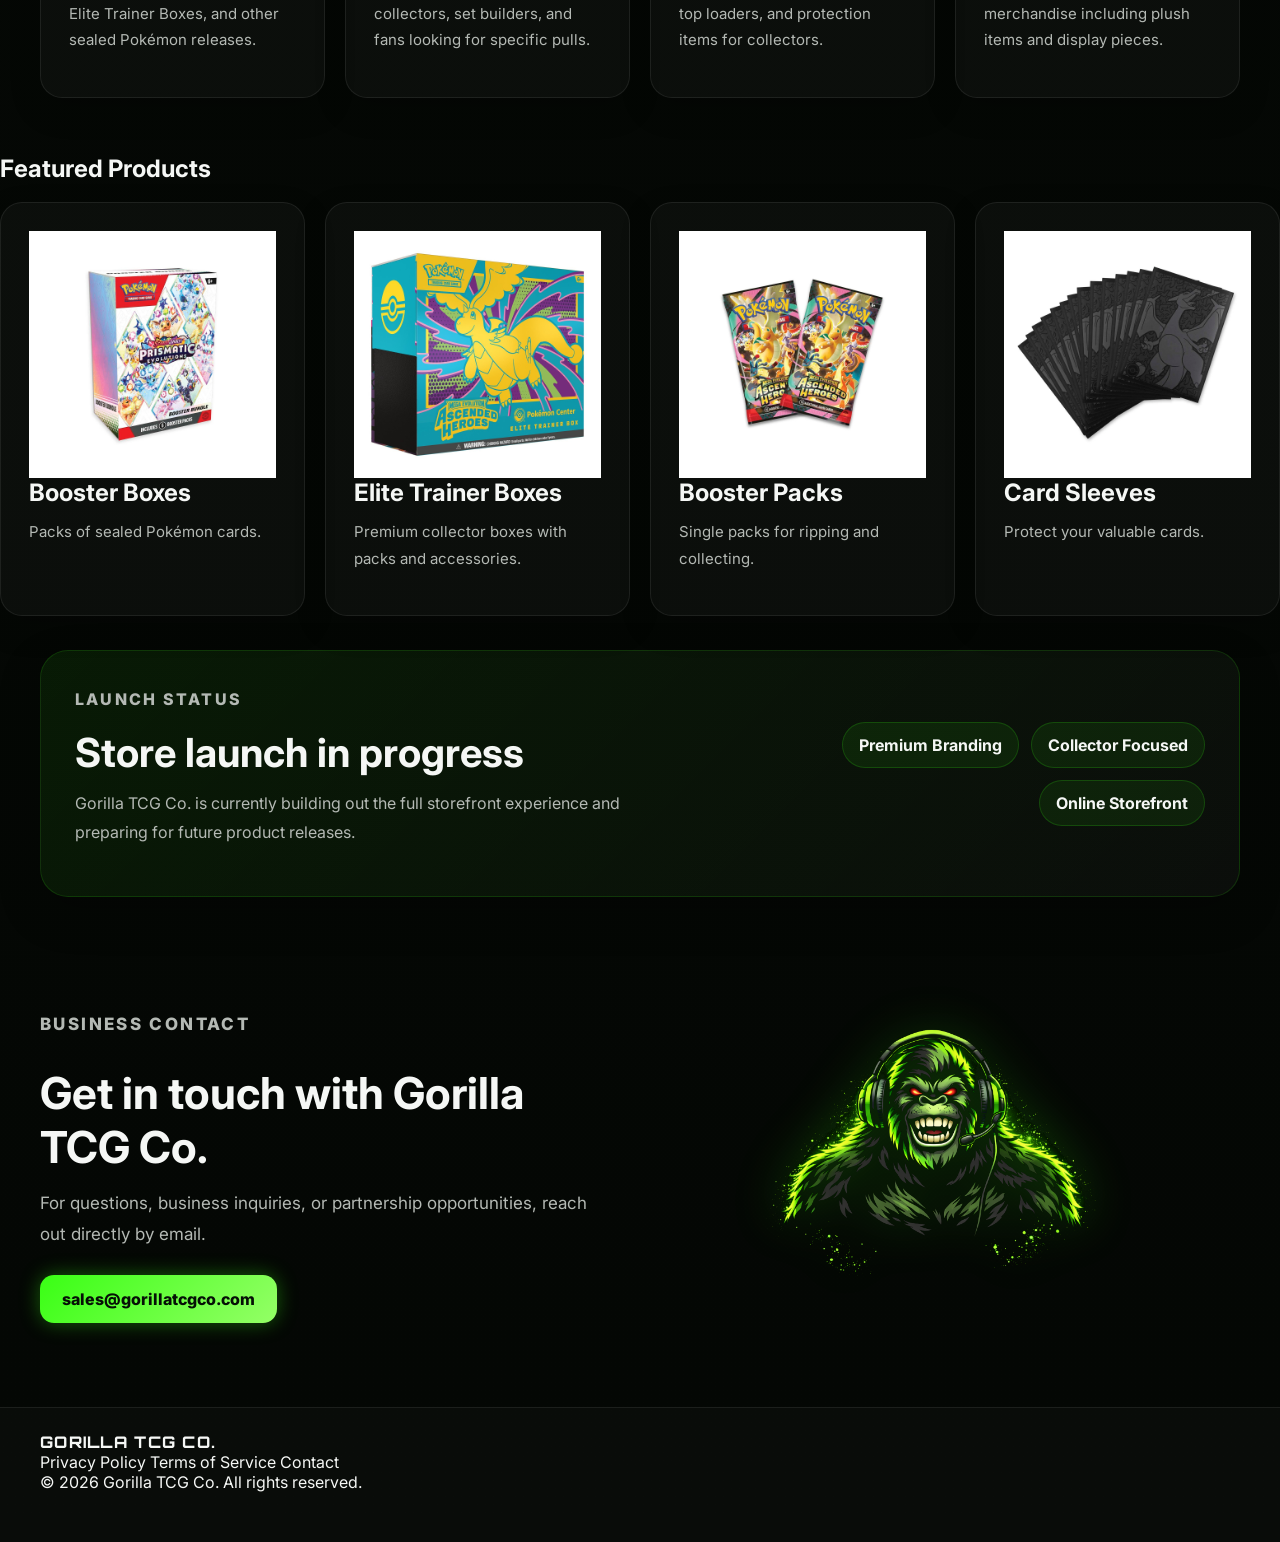
==== commit d6787ad2: "Update index.html" ====
--- a/index.html
+++ b/index.html
@@ -125,7 +125,7 @@
       </div>
     </section>
 
-<section class="featured-products">
+<section class="featured-products" id="featured">
 
 <h2>Featured Products</h2>
 
@@ -200,8 +200,10 @@
 
   </main>
 
-<footer class="site-footer">
-
+  <footer class="site-footer">
+    <div class="container footer-wrap">
+      <div>
+        <div class="footer-brand">GORILLA TCG CO.</div>
 <div class="footer-links">
 
 <a href="privacy.html">Privacy Policy</a>
@@ -213,8 +215,10 @@
 </div>
 
 <p>© 2026 Gorilla TCG Co. All rights reserved.</p>
-
-</footer>
+      </div>
+
+
+  </footer>
 
 </body>
 </html>
--- a/styles.css
+++ b/styles.css
@@ -634,4 +634,16 @@
   box-shadow: 0 0 18px rgba(0,255,120,0.4), inset 0 0 12px rgba(0,255,120,0.15);
   object-fit: contain;
 }
-}
+  .site-footer {
+  margin-top: 80px;
+  padding: 30px;
+  text-align: center;
+  background: #050505;
+  border-top: 1px solid rgba(0,255,120,0.2);
+}
+
+.site-footer p {
+  color: #aaa;
+  font-size: 14px;
+}
+}
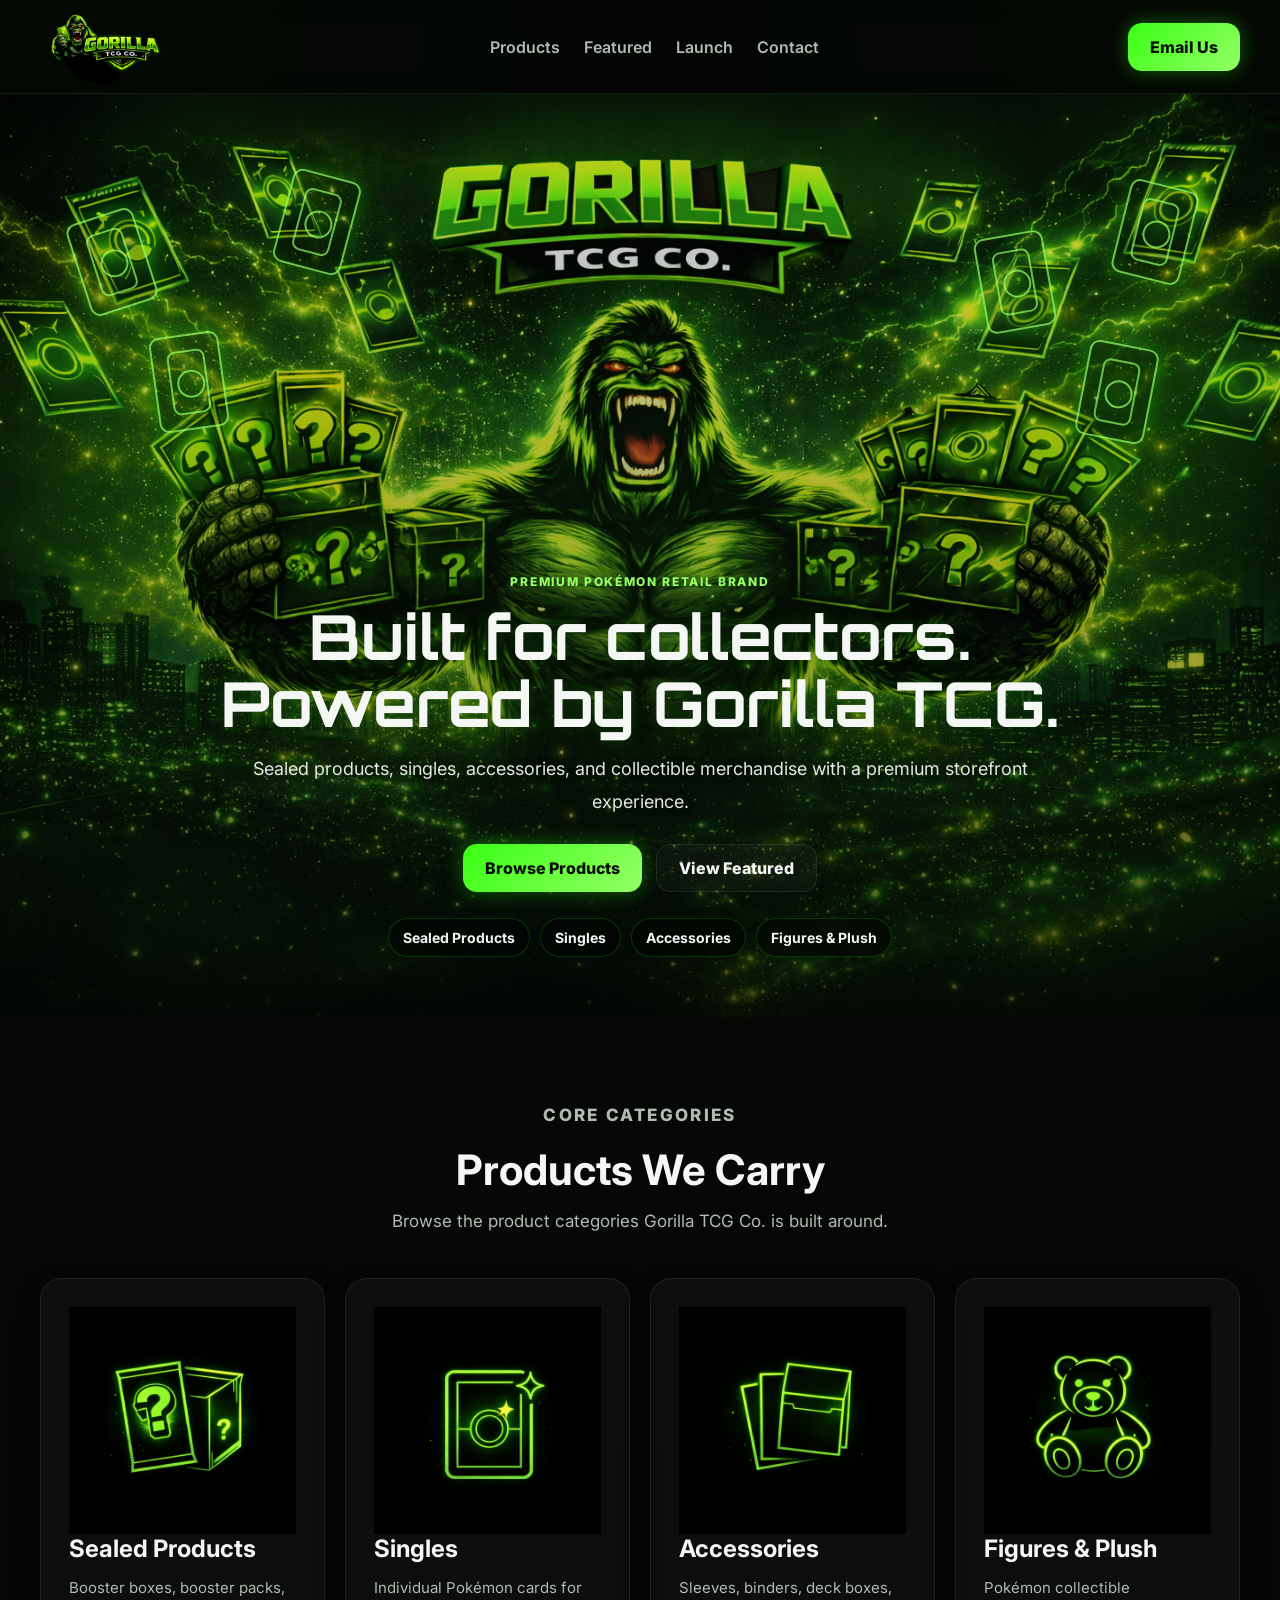
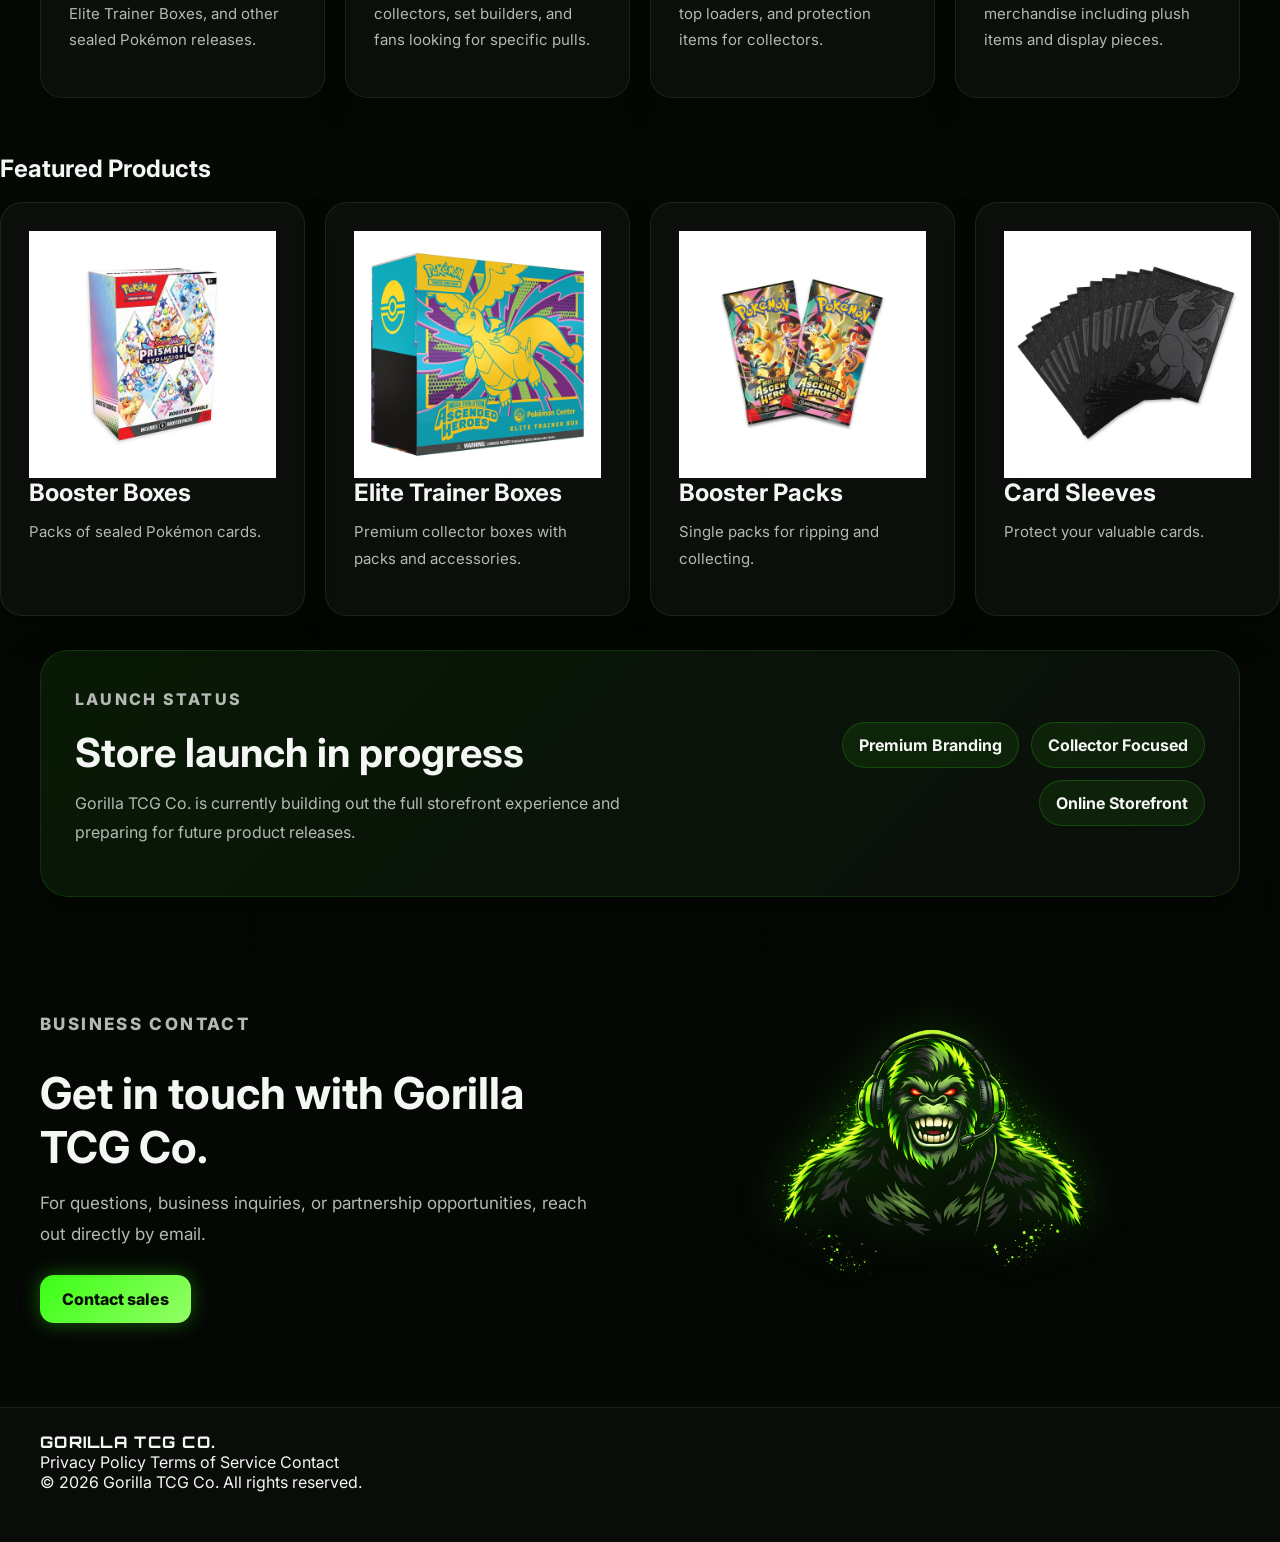
==== commit 510a96ea: "Update index.html" ====
--- a/index.html
+++ b/index.html
@@ -188,7 +188,7 @@
           </p>
 
           <a href="mailto:contact@gorillatcgco.com" class="primary-btn">
-            sales@gorillatcgco.com
+            Contact sales
           </a>
         </div>
 
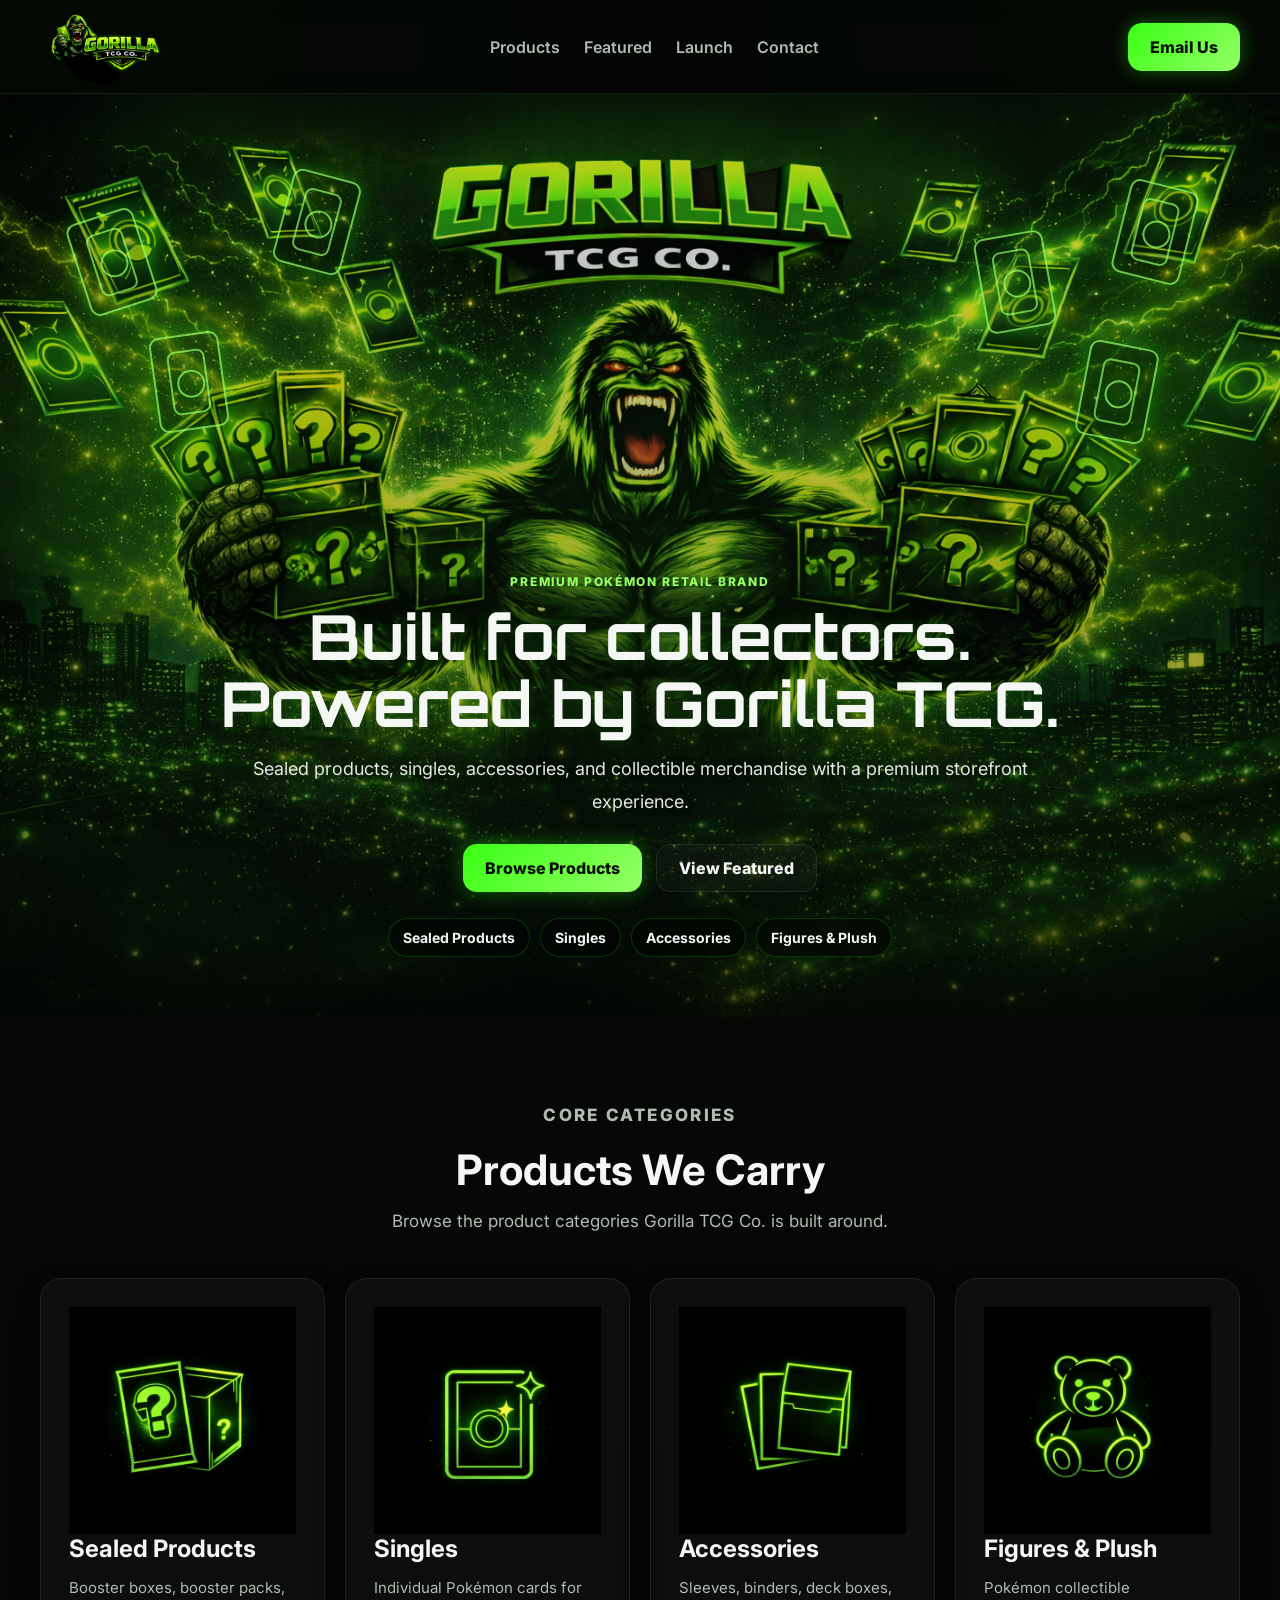
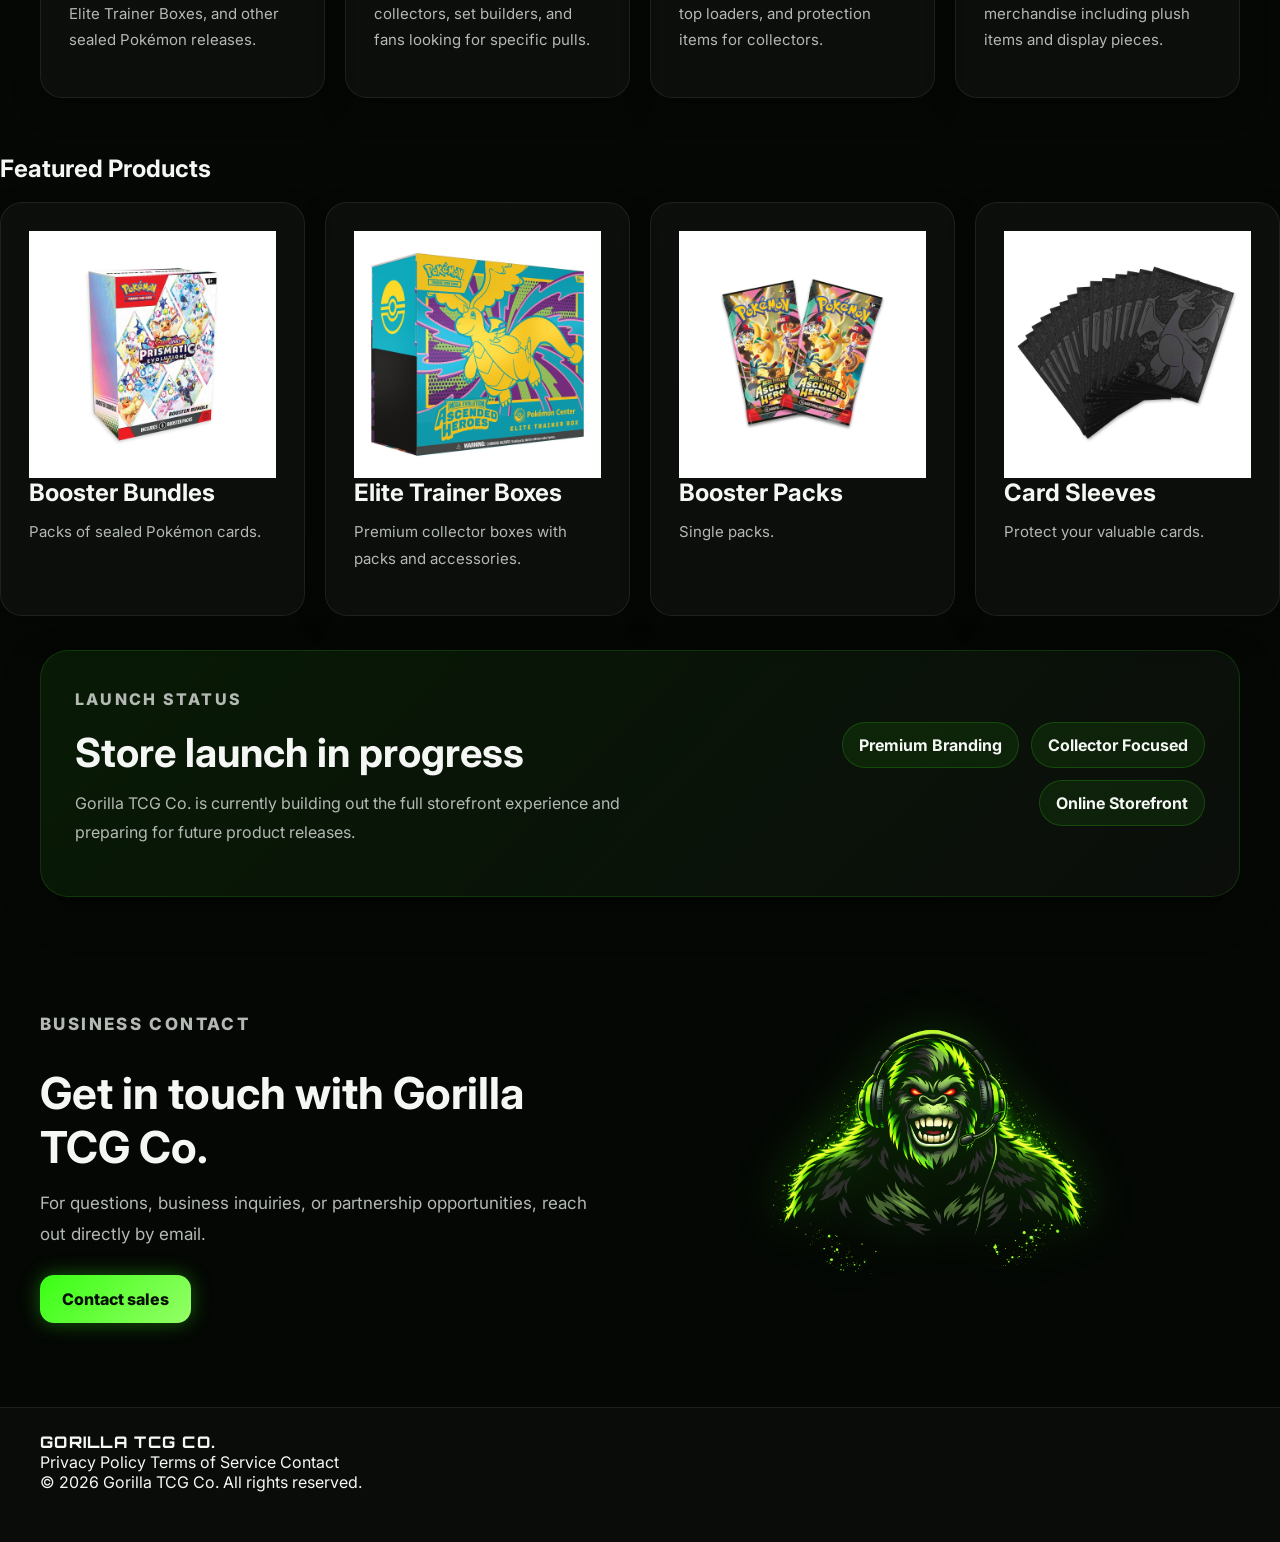
==== commit 87048b59: "Update index.html" ====
--- a/index.html
+++ b/index.html
@@ -133,7 +133,7 @@
 
 <div class="product-card">
 <img src="booster-box.jpg">
-<h3>Booster Boxes</h3>
+<h3>Booster Bundles</h3>
 <p>Packs of sealed Pokémon cards.</p>
 </div>
 
@@ -146,7 +146,7 @@
 <div class="product-card">
 <img src="booster-pack.jpg">
 <h3>Booster Packs</h3>
-<p>Single packs for ripping and collecting.</p>
+<p>Single packs.</p>
 </div>
 
 <div class="product-card">
@@ -187,7 +187,7 @@
             reach out directly by email.
           </p>
 
-          <a href="mailto:contact@gorillatcgco.com" class="primary-btn">
+          <a href="mailto:sales@gorillatcgco.com" class="primary-btn">
             Contact sales
           </a>
         </div>
